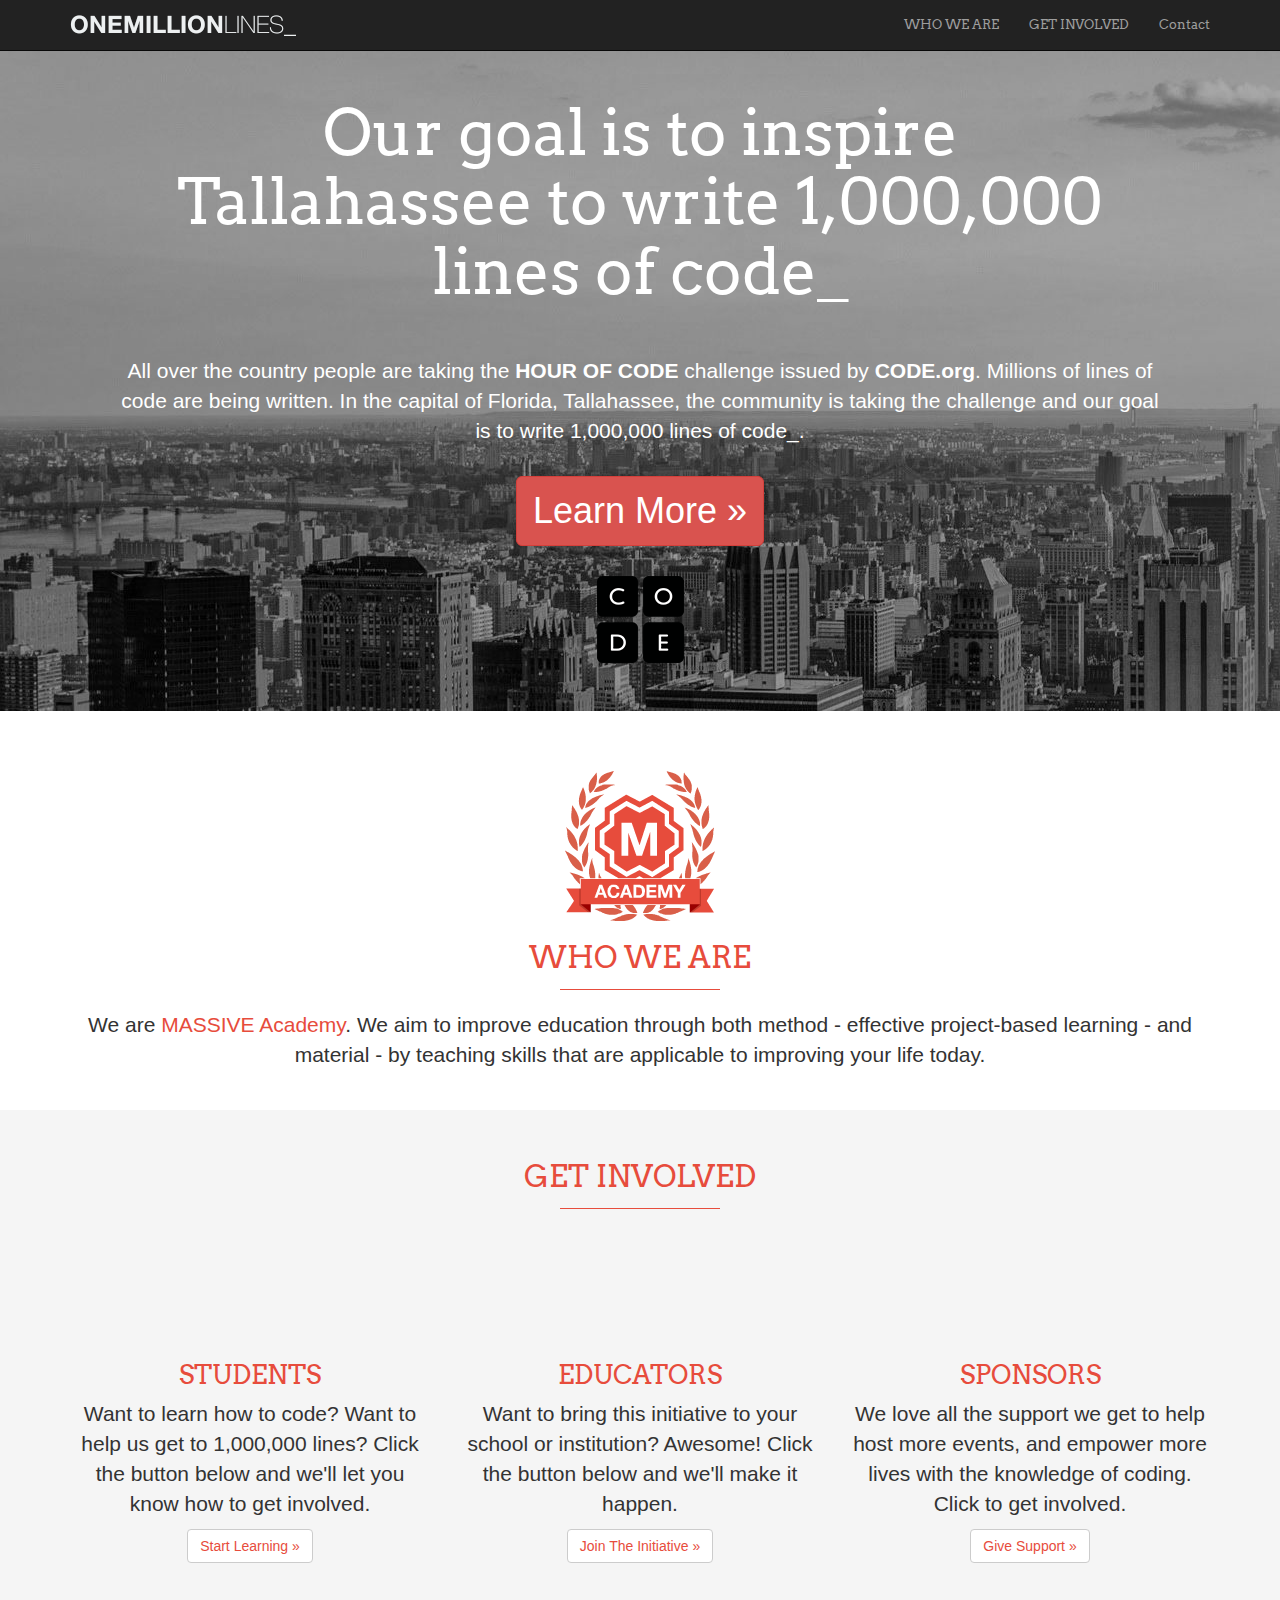
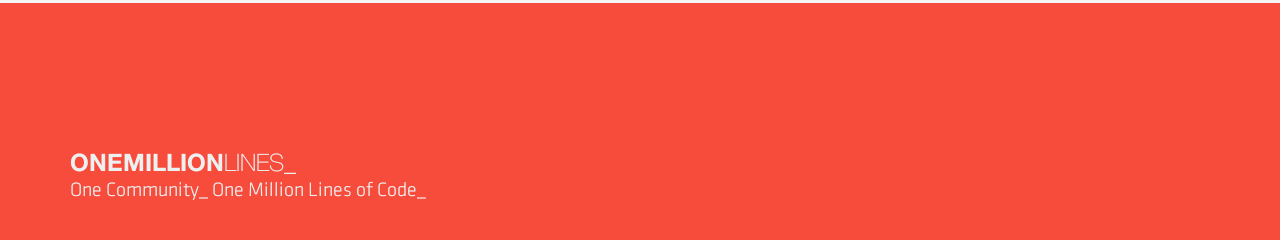
==== first-site/index.html @ 95fcf136 "imported first-site" ====
<!DOCTYPE html>
<html lang="en">
  <head>
    <meta charset="utf-8">
    <meta http-equiv="X-UA-Compatible" content="IE=edge">
    <meta name="viewport" content="width=device-width, initial-scale=1">
    <!-- The above 3 meta tags *must* come first in the head; any other head content must come *after* these tags -->
    <meta name="description" content="">
    <meta name="author" content="">
    <link rel="icon" href="../../favicon.ico">

    <title>Jumbotron Template for Bootstrap</title>

    <!-- This is our Google Arvo font [NOTE: in this copy, there is a type='text/css' at the end, if this doesn't work] -->
    <!-- and Font-Awesome -->
    <link href="https://fonts.googleapis.com/css?family=Arvo" rel="stylesheet">
    <link rel="stylesheet" href="fonts/font-awesome/css/font-awesome.min.css">

    <!-- Bootstrap core CSS -->
    <link href="css/bootstrap.min.css" rel="stylesheet">

    <!-- IE10 viewport hack for Surface/desktop Windows 8 bug -->
    <link href="../../assets/css/ie10-viewport-bug-workaround.css" rel="stylesheet">

    <!-- Custom styles for this template -->
    <link href="css/custom.css" rel="stylesheet">

    <!-- it is obviously better to use a separate stylesheet file, BUT, styles can be done internally as well, like this:
    <style>
      .jumbotron {
          text-align: center;
       }
    </style>
    -->
    <!-- Just for debugging purposes. Don't actually copy these 2 lines! -->
    <!--[if lt IE 9]><script src="../../assets/js/ie8-responsive-file-warning.js"></script><![endif]-->
    <script src="../../assets/js/ie-emulation-modes-warning.js"></script>

    <!-- HTML5 shim and Respond.js for IE8 support of HTML5 elements and media queries -->
    <!--[if lt IE 9]>
      <script src="https://oss.maxcdn.com/html5shiv/3.7.3/html5shiv.min.js"></script>
      <script src="https://oss.maxcdn.com/respond/1.4.2/respond.min.js"></script>
    <![endif]-->
  </head>

  <body>

    <nav class="navbar navbar-inverse navbar-fixed-top">
      <div class="container">
        <div class="navbar-header">
          <button type="button" class="navbar-toggle collapsed" data-toggle="collapse" data-target="#navbar" aria-expanded="false" aria-controls="navbar">
            <!--This part helps the navbar become a hamburger menu if the screen is smaller -->
            <span class="sr-only">Toggle navigation</span>
            <span class="icon-bar"></span>
            <span class="icon-bar"></span>
            <span class="icon-bar"></span>
          </button>
          <!-- inline elements, like button and anchor tags, go on the same line.  block elements, like div and paragraph go on a new line -->
          <a class="navbar-brand" href="#"><img src="images/top_logo.png" alt="One Million Lines"/> <!-- changed this to an image instead of this text: One Million Lines--></a>
        </div>
        <div id="navbar" class="collapse navbar-collapse">
          <!-- find navbar-right in the components area of Bootstrap -->
          <ul class="nav navbar-nav navbar-right">
            <!-- class="active" was removed from the item below - it caused it to be highlighted when the page loaded -->
            <li><a href="#who">WHO WE ARE</a></li>
            <li><a href="#get-involved">GET INVOLVED</a></li>
            <li><a href="#contact">Contact</a></li>
          </ul>
        </div><!--/.nav-collapse -->
      </div>
    </nav>

    <!-- Main jumbotron for a primary marketing message or call to action -->
    <!-- additionally styles can be done inline:
       <div class="jumbotron" style="text-align: center;">
    -->
    <div class="jumbotron">
      <!--<p>This is outside the container.  And if I go really, really long, it will look especially ugly because the container is defining the area that the text is in.  It is basically setting borders.  We haven't looked at the container class in the CSS yet, but by inspecting elements in the browser, we can see that the container (used to have a width of 1170 px) now has a padding-right, padding-left of 15px each and margin-right and margin-left of auto.  This text outside the container has no margin.</p> -->
      <div class="container">
        <h1>Our goal is to inspire <br>
Tallahassee to write 1,000,000<br>lines of code_</h1>
        <!-- adding style="color:green;" to the <p> take is the most specific styling -->
        <p>All over the country people are taking the 
  <strong>HOUR OF CODE</strong> challenge issued by <strong>CODE.org</strong>. Millions of lines of code are being written. In the capital of Florida, Tallahassee, the community is taking the challenge and our goal is to write 1,000,000 lines of code_.</p>
  <!-- use getbootstrap.com/css to find button class styles  -->
  <!-- this caused a double right arrow to appear &raquo; -->
        <p><a class="btn btn-danger btn-lg" href="#" role="button">Learn More &raquo;</a></p>
        <!-- NOTE: Title tag is no longer a supported attribute of img.  What it did before was display this text if you hovered over the image.  -->
        <img src="images/code.png" title="Code.org logo" alt="Code.org" />
      </div>
    </div>


    <div id="who">
      <div class="container homepage">
        <img src="images/academy_brand_med.png" alt="MASSIVE Academy"/>
        <h2>Who We Are</h2>
        <hr>
        <p>We are <a href="http://www.massiveacademy.us" target="_blank">MASSIVE Academy</a>.  We aim to improve education through both method - effective project-based learning - and material - by teaching skills that are applicable to improving your life today.</p>
      </div>
    </div>
   
   <div id="get-involved">
    <!-- give the div 2 class styles; container is from Bootstrap, we'll define homepage -->
      <div class="container homepage">
        <h2>Get Involved</h2>
        <!-- horizontal rule -->
        <hr>
        <!-- Example row of columns -->
        <div class="row">
          <div class="col-md-4">
            <!-- span is like a div, but inline -->
            <span class="fa-stack fa-4x">
              <i class="fa fa-circle fa-stack-2x"></i>
              <i class="fa fa-user fa-stack-1x fa-inverse"></i>
            </span>
            <h3>Students</h3>
            <!-- example of a span for styling around 1,000,000 lines -->
            <p>Want to learn how to code?  Want to help us get to <span class="emphasis">1,000,000 lines</span>?  Click the button below and we'll let you know how to get involved. </p>
            <p><a class="btn btn-default" href="grid.html" role="button">Start Learning &raquo;</a></p> <!--the &raquo gives a >> on the button -->
          </div>
          <div class="col-md-4">
            <span class="fa-stack fa-4x">
              <i class="fa fa-circle fa-stack-2x"></i>
              <i class="fa fa-pencil fa-stack-1x fa-inverse"></i>
            </span>
            <h3 >Educators</h3>
            <!-- example of span class around Awesome -->
            <p>Want to bring this initiative to your school or institution?  <span class="emphasis">Awesome!</span>  Click the button below and we'll make it happen. </p>
            <!-- the target attribute below has the link open up in a new page (or tab) -->
            <p><a class="btn btn-default" href="http://www.google.com" target="_blank" role="button">Join The Initiative &raquo;</a></p>
         </div>
          <div class="col-md-4">
            <span class="fa-stack fa-4x">
              <i class="fa fa-circle fa-stack-2x"></i>
              <i class="fa fa-money fa-stack-1x fa-inverse"></i>
            </span>
            <h3>Sponsors</h3>
            <p>We love all the support we get to help host more events, and empower more lives with the knowledge of coding.  Click to get involved.</p>
            <p><a class="btn btn-default" href="https://goo.gl/forms/nAupHRgn1YFi6C6W2" target="_blank" role="button">Give Support &raquo;</a></p>
          </div>
        </div>
      </div> <!-- /container -->
    </div> <!-- get-involved -->

    <footer>
    <!-- this shows a copyright symbol 
      <p>&copy; 2016 Company, Inc.</p> -->
      <div class="container">
        <p><img src="images/one_million_bottom_brand.png"/></p>
      </div>
    </footer>


    <!-- Bootstrap core JavaScript
    ================================================== -->
    <!-- Placed at the end of the document so the pages load faster -->
    <script src="https://ajax.googleapis.com/ajax/libs/jquery/1.12.4/jquery.min.js"></script>
    <script>window.jQuery || document.write('<script src="../../assets/js/vendor/jquery.min.js"><\/script>')</script>
    <script src="js/bootstrap.min.js"></script>
    <!-- IE10 viewport hack for Surface/desktop Windows 8 bug -->
    <script src="../../assets/js/ie10-viewport-bug-workaround.js"></script>
  </body>
</html>
---- first-site/css/custom.css ----
/* Move down content because we have a fixed navbar that is 50px tall */
/* HTML elements */
body {
  padding-top: 50px;
  /* remove this line so there's no white space after the footer ... would it work the same to not have padding on the footer?
  Why is there a padding-bottom on the footer?  THe padding is on the footer so there's some area below the image
  padding-bottom: 20px; */
}

/* this specifies unordered list with a class of nav: */
ul.nav, .jumbotron h1  {
	font-family: 'Arvo', courier, serif;
}

ul.nav {
	font-size: 13px;
}

footer {
	background-color: #f74c3c;
	padding-top: 150px;
	padding-bottom: 30px;
}

/* IDs */
#get-involved {
	background-color: #f5f5f5;
}

/* this was used temporarily to show how IDs take precedence even when an element is in a div defined by a class */
#educator {
	font-size: 30px;
	color: black;
	text-transform: lowercase;
}

/* Classes */
/* Using the developer tools in the browser to play around first, we know we want to center the entire jumbotron area */
/* the leading '.' makes this a class */
.jumbotron {
	text-align: center;
	/* example: color: red; */
	background-image: url('../images/hero_image.jpg');
	color: white;
}

/* font family for the h1 tag */
/* can combine css; since the ul.nav and jumbtron h1 are just for the font-family, can specify them together:
ul.nav, .jumbotron h1 { ... } so no longer need this one separate:
.jumbotron h1 {
	font-family: 'Arvo', courier, serif;
}
*/

/* but have other h1 settings: padding */
.jumbotron h1 {
	margin-top: 0px;
	margin-bottom: 50px;
}

.jumbotron p {
	margin-bottom: 30px;
	font-weight: 100; 
	padding: 0 50px; /* could have used margin too */
}
/* look at the button in the browser developer tools.  See that it comes from bootstrap.min.css and has btn-lg class and a font size of 18px */
/* doing this causes the 36px size to override the value coming from bootstrap.min.css.
   Does load order matter?  Yes it does 
   Additionally, adding the style INTERNALLY in the HTML will override the CSS IF it follows the CSS in load order.
*/
.btn-lg {
	font-size: 36px;
}

/* shows specificity; the 'p' makes this specific to paragraphs within the jumbotron class; and the setting will override the previous settings */
/* inline styling in the HTML is the most specific can get */
/* Example:http://courses.makerbased.com/courses/html-and-css/lectures/57575
.jumbotron p {
	color: blue;
}
*/
/* class used with the span tag to show how to use it to style */
/*.emphasis {
	color: red;
	font-size: 26px;
}*/

.homepage {
	text-align: center;
	padding-top: 30px;
	padding-bottom: 30px;
}

.homepage h2,
.homepage h3 {
	color: #e74c3c;
	font-family: 'Arvo', courier, serif;
	text-transform: uppercase;
}

.homepage h2 {
	font-size: 30px;
}

.homepage h3 {
	font-size: 26px;
}

.homepage p{
	font-weight: 300;
	font-size: 21px;
}

.homepage a {
	color: #e74c3c;
}

.homepage a:hover {
	color: #e74c3c;
	text-decoration: none; /* other option from bootstrap is underline */
	opacity: .8; /* scale of 0-1; 1 is not transparent, 0 is completely transparent; short-cut to make a lighter version of the color specified */
}

.homepage hr {
	border-top: 1px solid #e74c3c;
	/* if width is done as a percent, it will resize as it is the percentage of the container it is in */
	width: 160px; /* this could also be done as % */
	margin-top: 15px;
}

/* Responsive Styling */
/* This @media information comes from the Bootstrap site information.  The settings are what we are changing for when the screen gets smaller */
@media (max-width: 1199px) {
	.jumbotron h1 {
		font-size: 56px;
		margin-bottom: 30px;
	}
}

@media (max-width: 991px) {
	.jumbotron h1 {
		font-size: 44px;
	}

	.jumbotron p {
		padding: 0 10px;
	}

	#get-involved .col-md-4 {
		padding-top: 20px;
		padding-bottom: 20px;
	}
}

@media (max-width: 767px) {
	.jumbotron h1 {
		font-size: 24px;
	}

	.jumbotron p {
		font-size: 15px;
		padding: 0;
	}

  .btn-lg {
  	font-size: 18px;
  }

  .homepage p {
  	font-size: 18px;
  }
  
	footer img {
		width: 80%;
	}
}
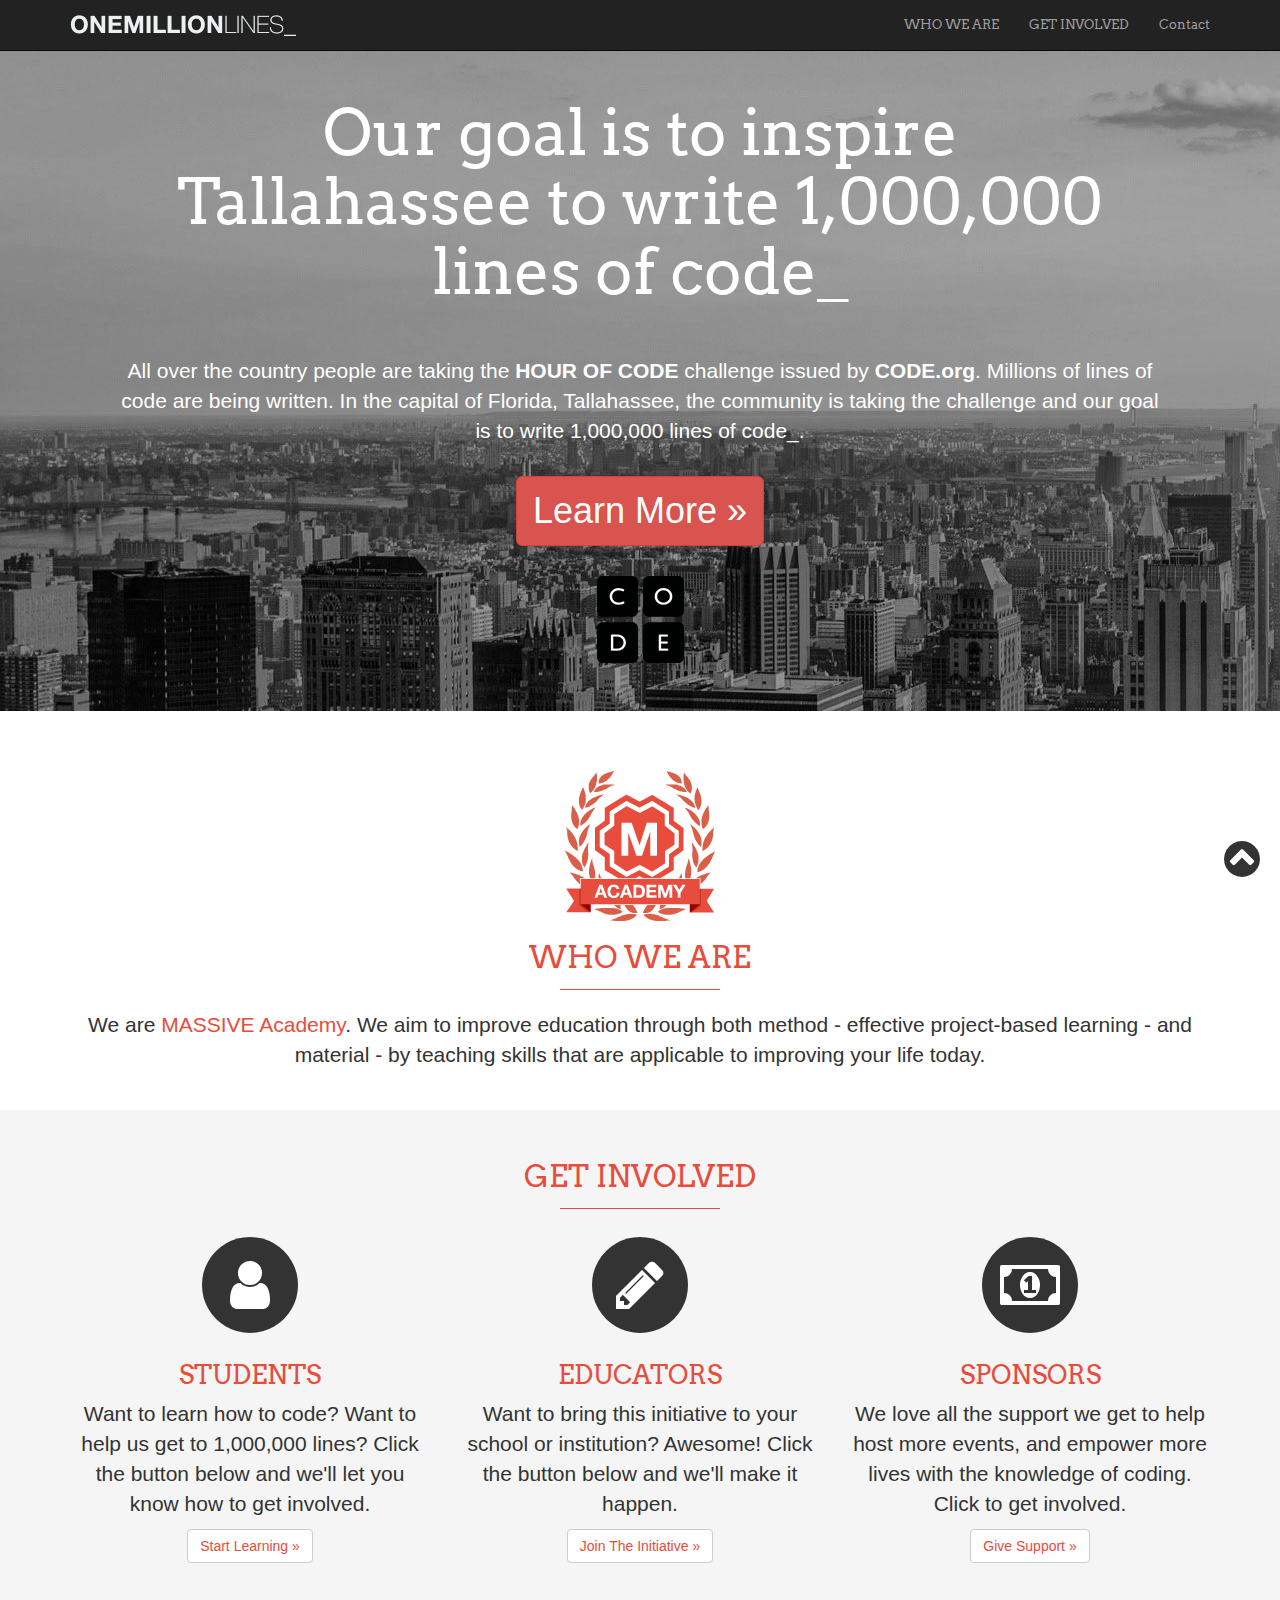
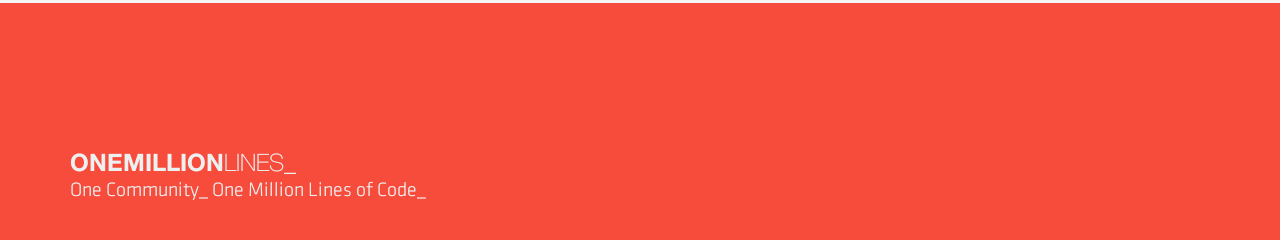
==== commit 761928e0: "added a fixed-position 'back-to-top' button with smooth scrolling" ====
--- a/first-site/index.html
+++ b/first-site/index.html
@@ -15,7 +15,9 @@
     <!-- This is our Google Arvo font [NOTE: in this copy, there is a type='text/css' at the end, if this doesn't work] -->
     <!-- and Font-Awesome -->
     <link href="https://fonts.googleapis.com/css?family=Arvo" rel="stylesheet">
-    <link rel="stylesheet" href="fonts/font-awesome/css/font-awesome.min.css">
+    <!-- isn't working for some reason, try CDN 
+    <link rel="stylesheet" href="fonts/font-awesome/css/font-awesome.min.css"> -->
+    <link rel="stylesheet" href="https://maxcdn.bootstrapcdn.com/font-awesome/4.4.0/css/font-awesome.min.css">
 
     <!-- Bootstrap core CSS -->
     <link href="css/bootstrap.min.css" rel="stylesheet">
@@ -44,7 +46,7 @@
     <![endif]-->
   </head>
 
-  <body>
+  <body data-spy="scroll" data-target=".navbar-collapse" data-offset="50">
 
     <nav class="navbar navbar-inverse navbar-fixed-top">
       <div class="container">
@@ -57,7 +59,8 @@
             <span class="icon-bar"></span>
           </button>
           <!-- inline elements, like button and anchor tags, go on the same line.  block elements, like div and paragraph go on a new line -->
-          <a class="navbar-brand" href="#"><img src="images/top_logo.png" alt="One Million Lines"/> <!-- changed this to an image instead of this text: One Million Lines--></a>
+          <!-- to get smooth scrolling to work, need to change this href from '#' to an id and give an id to the jumbotron div -->
+          <a class="navbar-brand" href="#jumbotron"><img src="images/top_logo.png" alt="One Million Lines"/> <!-- changed this to an image instead of this text: One Million Lines--></a>
         </div>
         <div id="navbar" class="collapse navbar-collapse">
           <!-- find navbar-right in the components area of Bootstrap -->
@@ -75,7 +78,7 @@
     <!-- additionally styles can be done inline:
        <div class="jumbotron" style="text-align: center;">
     -->
-    <div class="jumbotron">
+    <div id="jumbotron" class="jumbotron">
       <!--<p>This is outside the container.  And if I go really, really long, it will look especially ugly because the container is defining the area that the text is in.  It is basically setting borders.  We haven't looked at the container class in the CSS yet, but by inspecting elements in the browser, we can see that the container (used to have a width of 1170 px) now has a padding-right, padding-left of 15px each and margin-right and margin-left of auto.  This text outside the container has no margin.</p> -->
       <div class="container">
         <h1>Our goal is to inspire <br>
@@ -152,7 +155,10 @@
       </div>
     </footer>
 
-
+  <div id="back-to-top">
+    <!-- aria-hidden="true" : need this on the tag below? -->
+    <a href="#jumbotron"><i class="fa fa-3x fa-chevron-circle-up"></i></a>
+  </div>
     <!-- Bootstrap core JavaScript
     ================================================== -->
     <!-- Placed at the end of the document so the pages load faster -->
@@ -161,5 +167,6 @@
     <script src="js/bootstrap.min.js"></script>
     <!-- IE10 viewport hack for Surface/desktop Windows 8 bug -->
     <script src="../../assets/js/ie10-viewport-bug-workaround.js"></script>
+    <script src="js/smoothscroll.js"></script>
   </body>
 </html>
--- a/first-site/css/custom.css
+++ b/first-site/css/custom.css
@@ -25,6 +25,16 @@
 /* IDs */
 #get-involved {
 	background-color: #f5f5f5;
+}
+
+#back-to-top {
+	position: fixed;
+	bottom: 20px;
+	right: 20px;
+}
+
+#back-to-top a {
+	color: #333;
 }
 
 /* this was used temporarily to show how IDs take precedence even when an element is in a div defined by a class */
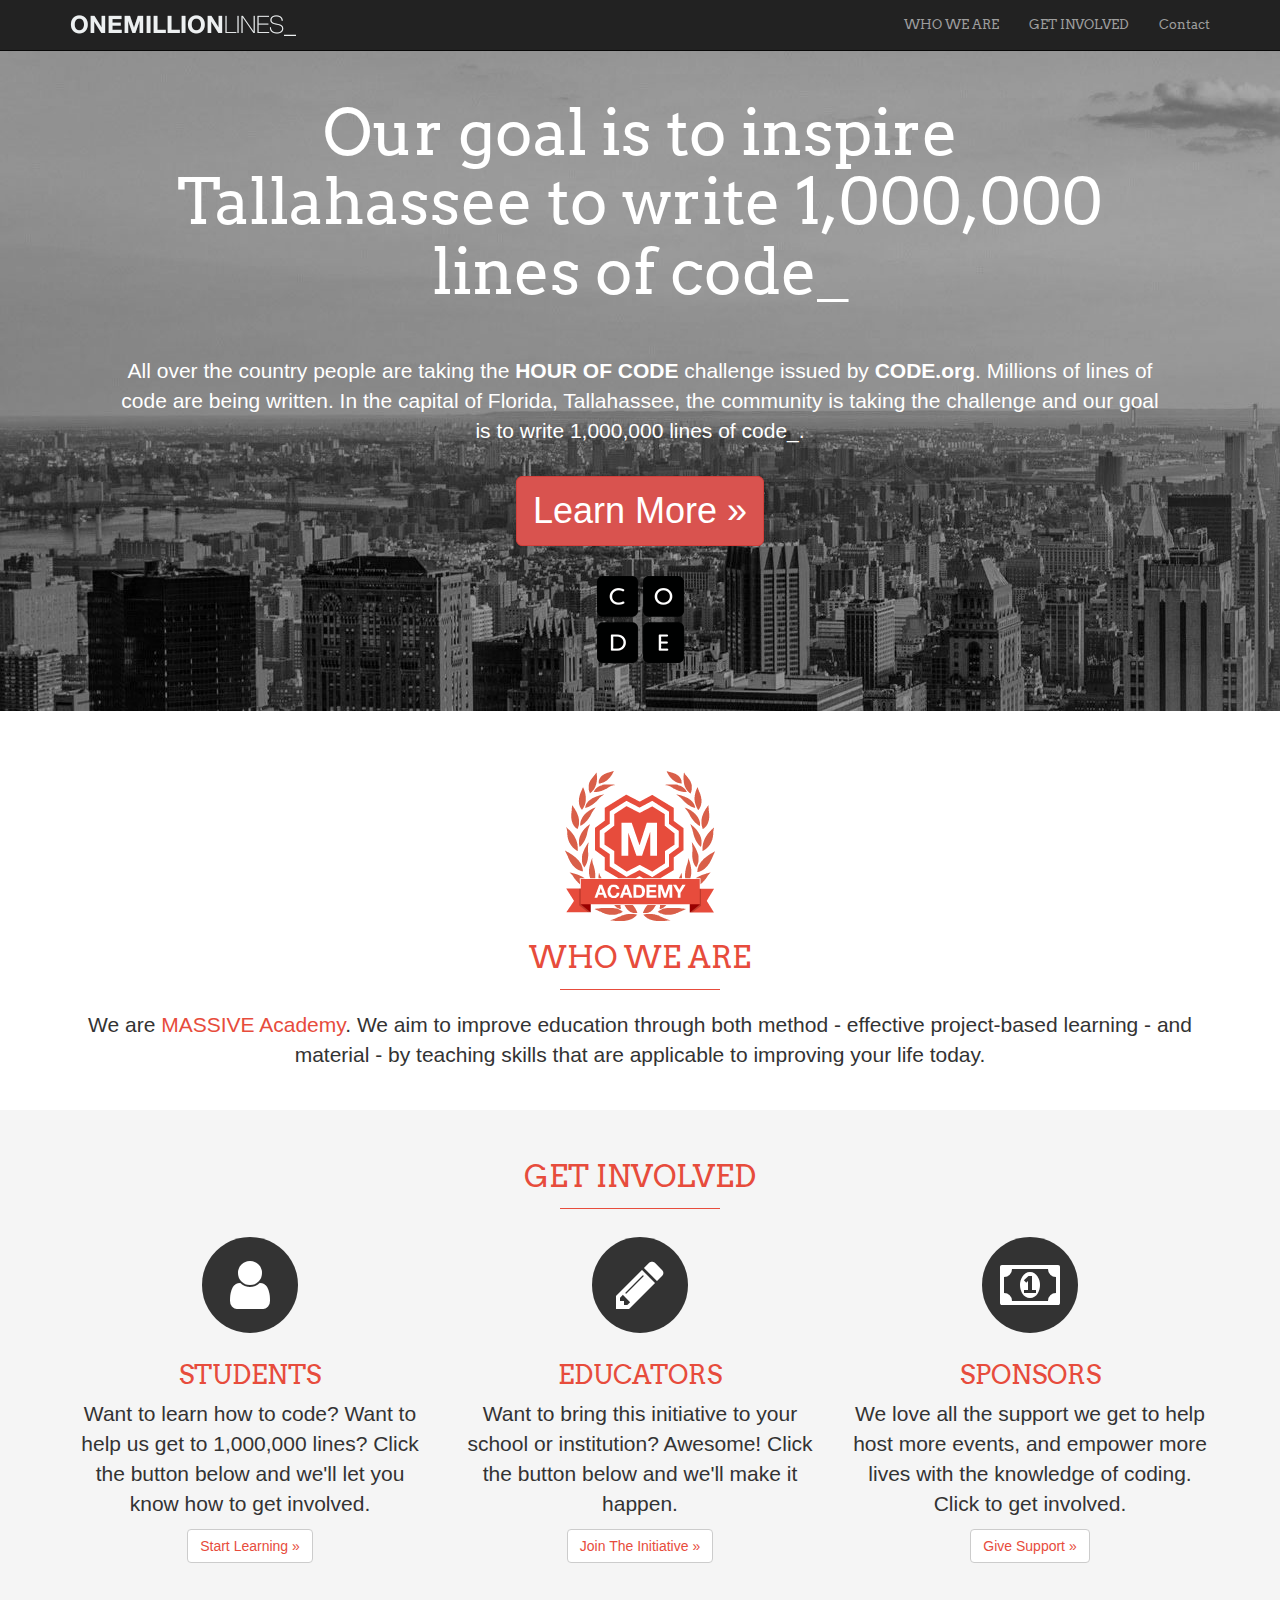
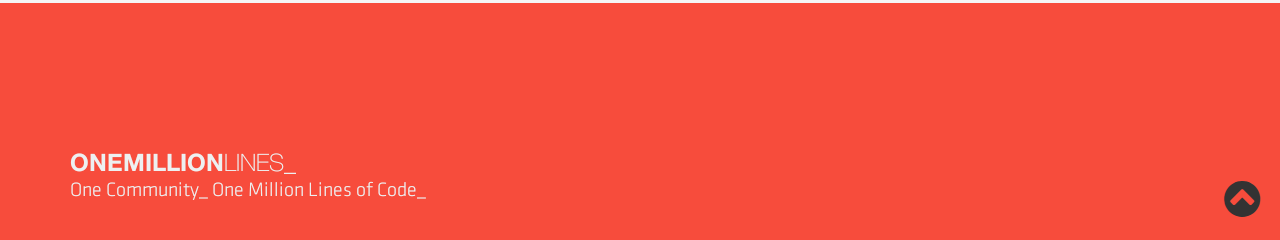
==== commit 5bbe6423: "add modal capability to button" ====
--- a/first-site/index.html
+++ b/first-site/index.html
@@ -88,7 +88,26 @@
   <strong>HOUR OF CODE</strong> challenge issued by <strong>CODE.org</strong>. Millions of lines of code are being written. In the capital of Florida, Tallahassee, the community is taking the challenge and our goal is to write 1,000,000 lines of code_.</p>
   <!-- use getbootstrap.com/css to find button class styles  -->
   <!-- this caused a double right arrow to appear &raquo; -->
-        <p><a class="btn btn-danger btn-lg" href="#" role="button">Learn More &raquo;</a></p>
+        <p><a class="btn btn-danger btn-lg" href="#" role="button" data-toggle="modal" data-target="#myModal">Learn More &raquo;</a></p>
+
+        <!-- Modal -->
+        <div class="modal fade" id="myModal" tabindex="-1" role="dialog" aria-labelledby="myModalLabel">
+          <div class="modal-dialog" role="document">
+            <div class="modal-content">
+              <div class="modal-header">
+                <button type="button" class="close" data-dismiss="modal" aria-label="Close"><span aria-hidden="true">&times;</span></button>
+                <h4 class="modal-title" id="myModalLabel">Modal title</h4>
+              </div>
+              <div class="modal-body">
+                ...
+              </div>
+              <div class="modal-footer">
+                <button type="button" class="btn btn-default" data-dismiss="modal">Close</button>
+                <button type="button" class="btn btn-primary">Save changes</button>
+              </div>
+            </div>
+          </div>
+        </div>
         <!-- NOTE: Title tag is no longer a supported attribute of img.  What it did before was display this text if you hovered over the image.  -->
         <img src="images/code.png" title="Code.org logo" alt="Code.org" />
       </div>
@@ -153,12 +172,16 @@
       <div class="container">
         <p><img src="images/one_million_bottom_brand.png"/></p>
       </div>
+      <div id="back-to-top">
+        <a href="#jumbotron"><i class="fa fa-3x fa-chevron-circle-up"></i></a>
+      </div>
+
     </footer>
-
+ <!-- move this inside the footer to make it absolute 
   <div id="back-to-top">
-    <!-- aria-hidden="true" : need this on the tag below? -->
     <a href="#jumbotron"><i class="fa fa-3x fa-chevron-circle-up"></i></a>
   </div>
+  -->
     <!-- Bootstrap core JavaScript
     ================================================== -->
     <!-- Placed at the end of the document so the pages load faster -->
--- a/first-site/css/custom.css
+++ b/first-site/css/custom.css
@@ -20,6 +20,7 @@
 	background-color: #f74c3c;
 	padding-top: 150px;
 	padding-bottom: 30px;
+	position: relative; /* add this when adding the absolute back to top */
 }
 
 /* IDs */
@@ -28,9 +29,10 @@
 }
 
 #back-to-top {
-	position: fixed;
+	/*position: fixed;*/
 	bottom: 20px;
 	right: 20px;
+	position: absolute; /* now this will stay in the footer */
 }
 
 #back-to-top a {
